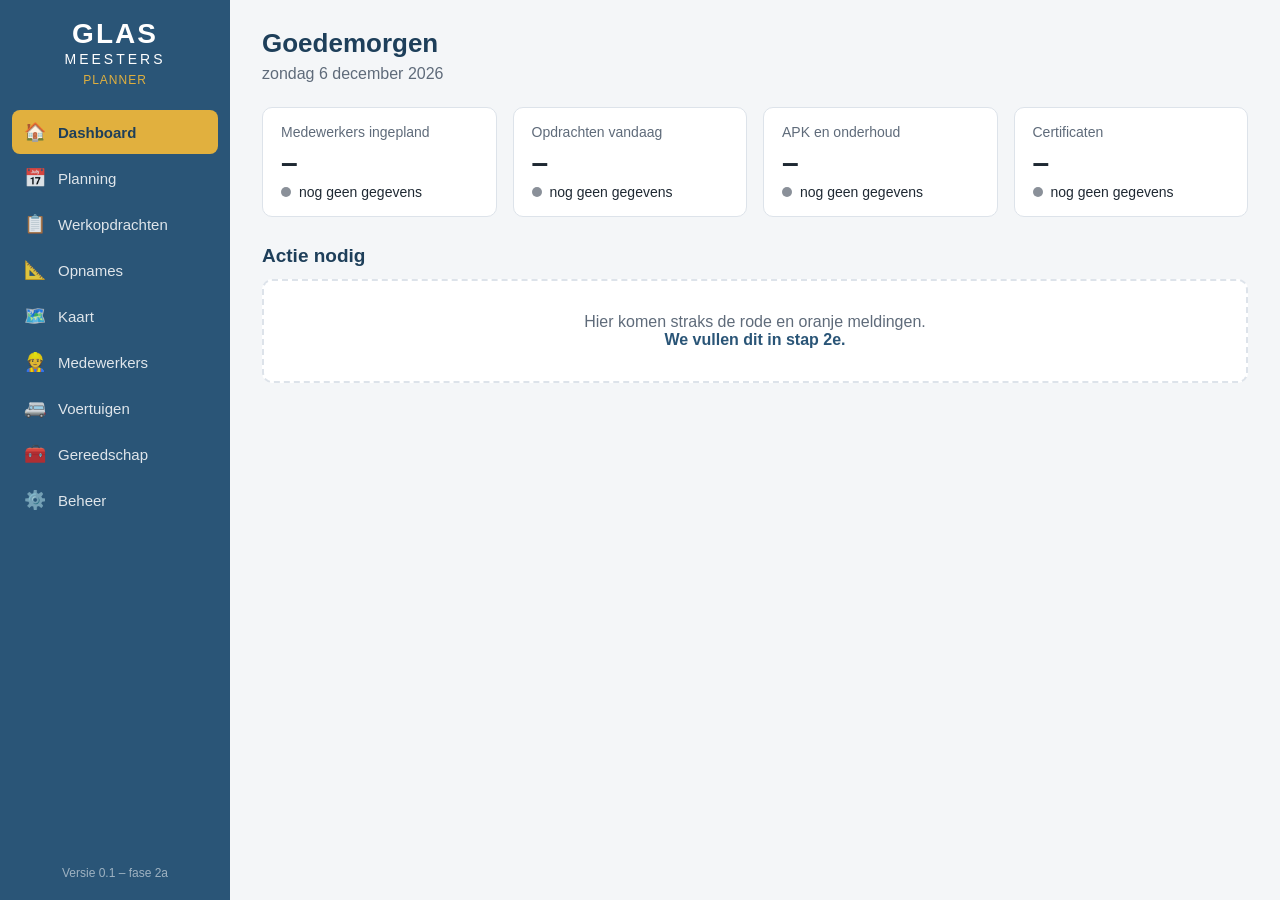
==== index.html @ 2b9c4c3e "Stap 2a: basisprogramma met menu, huisstijl en startscherm Lege tabbladen voor alle onderdelen, resp" ====
<!DOCTYPE html>
<html lang="nl">
<head>
  <meta charset="utf-8">
  <meta name="viewport" content="width=device-width, initial-scale=1">
  <title>Dashboard – Glasmeesters Planner</title>
  <meta name="theme-color" content="#2A5577">
  <link rel="manifest" href="manifest.webmanifest">
  <link rel="icon" href="img/icoon.svg" type="image/svg+xml">
  <link rel="apple-touch-icon" href="img/icoon-180.png">
  <meta name="apple-mobile-web-app-capable" content="yes">
  <meta name="apple-mobile-web-app-title" content="GM Planner">
  <link rel="stylesheet" href="css/stijl.css">
</head>
<body data-pagina="dashboard">

  <main class="inhoud">
    <h1>Goedemorgen</h1>
    <p class="ondertitel" id="vandaag">Vandaag</p>

    <div class="tegels">
      <div class="tegel">
        <div class="label">Medewerkers ingepland</div>
        <div class="getal">–</div>
        <div class="status"><span class="stip grijs"></span>nog geen gegevens</div>
      </div>
      <div class="tegel">
        <div class="label">Opdrachten vandaag</div>
        <div class="getal">–</div>
        <div class="status"><span class="stip grijs"></span>nog geen gegevens</div>
      </div>
      <div class="tegel">
        <div class="label">APK en onderhoud</div>
        <div class="getal">–</div>
        <div class="status"><span class="stip grijs"></span>nog geen gegevens</div>
      </div>
      <div class="tegel">
        <div class="label">Certificaten</div>
        <div class="getal">–</div>
        <div class="status"><span class="stip grijs"></span>nog geen gegevens</div>
      </div>
    </div>

    <h2>Actie nodig</h2>
    <div class="binnenkort">
      Hier komen straks de rode en oranje meldingen.<br>
      <strong>We vullen dit in stap 2e.</strong>
    </div>
  </main>

  <script src="js/layout.js"></script>
  <script>
    // Toon de datum van vandaag in het Nederlands, bijvoorbeeld "zaterdag 14 november 2026"
    const nu = new Date();
    document.getElementById("vandaag").textContent =
      nu.toLocaleDateString("nl-NL", { weekday: "long", day: "numeric", month: "long", year: "numeric" });

    // Begroeting afhankelijk van het tijdstip
    const uur = nu.getHours();
    const groet = uur < 12 ? "Goedemorgen" : uur < 18 ? "Goedemiddag" : "Goedenavond";
    document.querySelector("h1").textContent = groet;
  </script>
</body>
</html>
---- css/stijl.css ----
/* =========================================================
   Glasmeesters Planner – huisstijl en opmaak
   Alle kleuren staan hieronder op één plek. Wil je een kleur
   aanpassen? Verander dan alleen de waarde achter de naam.
   ========================================================= */

:root {
  --blauw: #2A5577;          /* huisstijl: donkerblauw */
  --blauw-donker: #1E3F5A;
  --goud: #E1B03E;           /* huisstijl: goudgeel */
  --goud-donker: #C99A2E;

  --groen: #2E8B57;          /* in orde */
  --oranje: #E08A1E;         /* aandacht nodig */
  --rood: #C0392B;           /* actie vereist */
  --grijs: #8A9099;          /* niet actief */

  --tekst: #1F2933;
  --tekst-zacht: #5F6B7A;
  --lijn: #DDE3EA;
  --achtergrond: #F4F6F8;
  --wit: #FFFFFF;

  --rand: 10px;
  --menu-breedte: 230px;
  --lettertype: -apple-system, BlinkMacSystemFont, "Segoe UI", Roboto, Arial, sans-serif;
}

* { box-sizing: border-box; }

html, body {
  margin: 0;
  padding: 0;
  font-family: var(--lettertype);
  font-size: 16px;
  color: var(--tekst);
  background: var(--achtergrond);
}

a { color: var(--blauw); }

/* ---------- Menu (links op computer en tablet) ---------- */

.menu {
  position: fixed;
  top: 0;
  left: 0;
  bottom: 0;
  width: var(--menu-breedte);
  background: var(--blauw);
  color: var(--wit);
  display: flex;
  flex-direction: column;
  padding: 20px 12px;
  overflow-y: auto;
}

.logo {
  display: block;
  text-decoration: none;
  color: var(--wit);
  text-align: center;
  margin: 0 0 24px;
  line-height: 1;
}
.logo .logo-glas { display: block; font-size: 28px; font-weight: 700; letter-spacing: 2px; }
.logo .logo-meesters { display: block; font-size: 14px; letter-spacing: 3px; margin-top: 4px; }
.logo .logo-planner { display: block; font-size: 12px; color: var(--goud); margin-top: 8px; letter-spacing: 1px; }

.menu nav a {
  display: flex;
  align-items: center;
  gap: 12px;
  padding: 11px 12px;
  margin-bottom: 2px;
  border-radius: 8px;
  color: rgba(255, 255, 255, 0.85);
  text-decoration: none;
  font-size: 15px;
}
.menu nav a:hover { background: rgba(255, 255, 255, 0.08); color: var(--wit); }
.menu nav a.actief { background: var(--goud); color: var(--blauw-donker); font-weight: 600; }
.menu nav .icoon { width: 22px; text-align: center; font-size: 18px; }

.menu .versie {
  margin-top: auto;
  font-size: 12px;
  color: rgba(255, 255, 255, 0.55);
  text-align: center;
  padding-top: 16px;
}

/* ---------- Hoofdgedeelte ---------- */

.inhoud {
  margin-left: var(--menu-breedte);
  padding: 28px 32px 48px;
  max-width: 1300px;
}

h1 { font-size: 26px; margin: 0 0 6px; color: var(--blauw-donker); }
h2 { font-size: 19px; margin: 28px 0 12px; color: var(--blauw-donker); }
.ondertitel { color: var(--tekst-zacht); margin: 0 0 24px; }

/* ---------- Tegels op het dashboard ---------- */

.tegels {
  display: grid;
  grid-template-columns: repeat(auto-fill, minmax(200px, 1fr));
  gap: 16px;
}

.tegel {
  background: var(--wit);
  border: 1px solid var(--lijn);
  border-radius: var(--rand);
  padding: 16px 18px;
}
.tegel .label { font-size: 14px; color: var(--tekst-zacht); }
.tegel .getal { font-size: 30px; font-weight: 700; margin: 6px 0 4px; }
.tegel .status { font-size: 14px; display: flex; align-items: center; gap: 8px; }

.stip { width: 10px; height: 10px; border-radius: 50%; display: inline-block; flex-shrink: 0; }
.stip.groen { background: var(--groen); }
.stip.oranje { background: var(--oranje); }
.stip.rood { background: var(--rood); }
.stip.grijs { background: var(--grijs); }

/* ---------- Kaarten en meldingen ---------- */

.kaart {
  background: var(--wit);
  border: 1px solid var(--lijn);
  border-radius: var(--rand);
  padding: 20px;
}

.binnenkort {
  background: var(--wit);
  border: 2px dashed var(--lijn);
  border-radius: var(--rand);
  padding: 32px;
  text-align: center;
  color: var(--tekst-zacht);
}
.binnenkort strong { color: var(--blauw); }

/* ---------- Knoppen ---------- */

.knop {
  display: inline-block;
  background: var(--goud);
  color: var(--blauw-donker);
  border: none;
  border-radius: 8px;
  padding: 11px 18px;
  font-size: 15px;
  font-weight: 600;
  cursor: pointer;
  text-decoration: none;
}
.knop:hover { background: var(--goud-donker); }
.knop.tweede { background: var(--wit); color: var(--blauw); border: 1px solid var(--blauw); }

/* ---------- Telefoon: menu onderaan ---------- */

@media (max-width: 760px) {
  .menu {
    top: auto;
    width: 100%;
    height: 64px;
    flex-direction: row;
    padding: 0;
    overflow: hidden;
    z-index: 10;
  }
  .logo, .menu .versie { display: none; }
  .menu nav { display: flex; width: 100%; overflow-x: auto; }
  .menu nav a {
    flex-direction: column;
    gap: 2px;
    font-size: 11px;
    padding: 8px 10px;
    margin: 0;
    border-radius: 0;
    min-width: 72px;
    justify-content: center;
  }
  .inhoud { margin-left: 0; padding: 20px 16px 96px; }
  h1 { font-size: 22px; }
  .tegels { grid-template-columns: 1fr 1fr; gap: 10px; }
  .tegel .getal { font-size: 24px; }
}
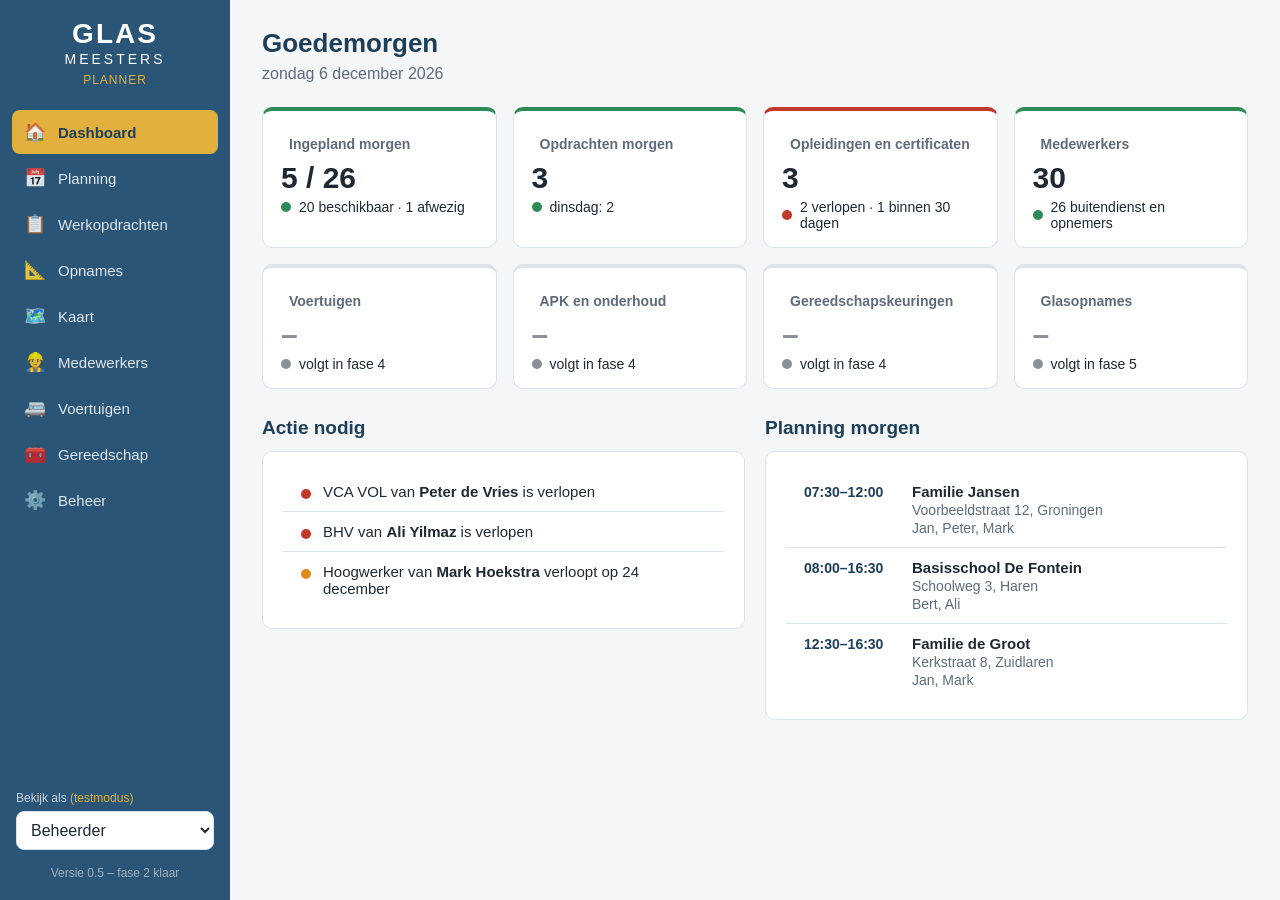
==== commit b428351c: "Stap 2e: dashboard met echte tellers (fase 2 klaar) - Tegels: ingepland/beschikbaar, opdrachten, cer" ====
--- a/index.html
+++ b/index.html
@@ -15,50 +15,27 @@
 <body data-pagina="dashboard">
 
   <main class="inhoud">
-    <h1>Goedemorgen</h1>
+    <h1 id="groet">Goedemorgen</h1>
     <p class="ondertitel" id="vandaag">Vandaag</p>
 
-    <div class="tegels">
-      <div class="tegel">
-        <div class="label">Medewerkers ingepland</div>
-        <div class="getal">–</div>
-        <div class="status"><span class="stip grijs"></span>nog geen gegevens</div>
-      </div>
-      <div class="tegel">
-        <div class="label">Opdrachten vandaag</div>
-        <div class="getal">–</div>
-        <div class="status"><span class="stip grijs"></span>nog geen gegevens</div>
-      </div>
-      <div class="tegel">
-        <div class="label">APK en onderhoud</div>
-        <div class="getal">–</div>
-        <div class="status"><span class="stip grijs"></span>nog geen gegevens</div>
-      </div>
-      <div class="tegel">
-        <div class="label">Certificaten</div>
-        <div class="getal">–</div>
-        <div class="status"><span class="stip grijs"></span>nog geen gegevens</div>
-      </div>
-    </div>
+    <div class="tegels" id="tegels"></div>
 
-    <h2>Actie nodig</h2>
-    <div class="binnenkort">
-      Hier komen straks de rode en oranje meldingen.<br>
-      <strong>We vullen dit in stap 2e.</strong>
+    <div class="dashboard-kolommen">
+      <section>
+        <h2>Actie nodig</h2>
+        <div class="kaart lijst-kaart" id="acties"><p class="zacht">Bezig met laden…</p></div>
+      </section>
+      <section>
+        <h2 id="planning-titel">Planning</h2>
+        <div class="kaart lijst-kaart" id="dagplanning"><p class="zacht">Bezig met laden…</p></div>
+      </section>
     </div>
   </main>
 
   <script src="js/layout.js"></script>
-  <script>
-    // Toon de datum van vandaag in het Nederlands, bijvoorbeeld "zaterdag 14 november 2026"
-    const nu = new Date();
-    document.getElementById("vandaag").textContent =
-      nu.toLocaleDateString("nl-NL", { weekday: "long", day: "numeric", month: "long", year: "numeric" });
-
-    // Begroeting afhankelijk van het tijdstip
-    const uur = nu.getHours();
-    const groet = uur < 12 ? "Goedemorgen" : uur < 18 ? "Goedemiddag" : "Goedenavond";
-    document.querySelector("h1").textContent = groet;
-  </script>
+  <script src="js/opslag.js"></script>
+  <script src="js/keuzelijsten.js"></script>
+  <script src="js/voorbeeld.js"></script>
+  <script src="js/dashboard.js"></script>
 </body>
 </html>
--- a/css/stijl.css
+++ b/css/stijl.css
@@ -27,6 +27,9 @@
 }
 
 * { box-sizing: border-box; }
+
+/* Iets met "hidden" is altijd onzichtbaar, ook als het een knop of melding is */
+[hidden] { display: none !important; }
 
 html, body {
   margin: 0;
@@ -82,8 +85,14 @@
 .menu nav a.actief { background: var(--goud); color: var(--blauw-donker); font-weight: 600; }
 .menu nav .icoon { width: 22px; text-align: center; font-size: 18px; }
 
+.rolkeuze { margin-top: auto; padding: 16px 4px 0; }
+.rolkeuze label { display: block; font-size: 12px; color: rgba(255, 255, 255, 0.75); margin-bottom: 6px; }
+.rolkeuze label span { color: var(--goud); }
+.rolkeuze select { width: 100%; }
+
+.rolbalk { display: none; }
+
 .menu .versie {
-  margin-top: auto;
   font-size: 12px;
   color: rgba(255, 255, 255, 0.55);
   text-align: center;
@@ -119,6 +128,29 @@
 .tegel .label { font-size: 14px; color: var(--tekst-zacht); }
 .tegel .getal { font-size: 30px; font-weight: 700; margin: 6px 0 4px; }
 .tegel .status { font-size: 14px; display: flex; align-items: center; gap: 8px; }
+
+a.tegel { display: block; text-decoration: none; color: inherit; }
+.tegel.klikbaar:hover { border-color: var(--blauw); }
+.tegel.rand-groen { border-top: 4px solid var(--groen); }
+.tegel.rand-oranje { border-top: 4px solid var(--oranje); }
+.tegel.rand-rood { border-top: 4px solid var(--rood); }
+.tegel.rand-grijs { border-top: 4px solid var(--lijn); }
+.tegel.rand-grijs .getal { color: var(--grijs); }
+
+.dashboard-kolommen { display: grid; grid-template-columns: 1fr 1fr; gap: 20px; }
+.lijst-kaart { padding: 6px 0; }
+.actieregel, .dagregel {
+  display: flex; gap: 12px; align-items: flex-start;
+  padding: 11px 18px; border-bottom: 1px solid var(--lijn);
+  color: inherit; text-decoration: none; font-size: 15px;
+}
+.actieregel:last-child, .dagregel:last-child { border-bottom: none; }
+.actieregel:hover, .dagregel:hover { background: var(--achtergrond); }
+.actieregel .stip { margin-top: 6px; }
+.dagregel .tijd { font-weight: 700; color: var(--blauw-donker); min-width: 96px; font-size: 14px; padding-top: 1px; }
+.dagregel .wat { display: flex; flex-direction: column; gap: 2px; }
+.leeg-tekst { display: flex; gap: 10px; align-items: center; padding: 12px 18px; margin: 0; color: var(--tekst-zacht); }
+.rood-tekst { color: var(--rood); font-weight: 600; }
 
 .stip { width: 10px; height: 10px; border-radius: 50%; display: inline-block; flex-shrink: 0; }
 .stip.groen { background: var(--groen); }
@@ -162,6 +194,145 @@
 .knop:hover { background: var(--goud-donker); }
 .knop.tweede { background: var(--wit); color: var(--blauw); border: 1px solid var(--blauw); }
 
+/* ---------- Formulieren ---------- */
+
+select, input, textarea {
+  font: inherit;
+  font-size: 16px; /* voorkomt inzoomen op iPhone/iPad */
+  padding: 9px 10px;
+  border: 1px solid var(--lijn);
+  border-radius: 8px;
+  background: var(--wit);
+  color: var(--tekst);
+}
+input:focus, select:focus, textarea:focus { outline: 2px solid var(--goud); border-color: var(--goud); }
+
+.veld { margin-bottom: 14px; }
+.veld label { display: block; font-size: 14px; font-weight: 600; margin-bottom: 6px; }
+.rij { display: flex; flex-wrap: wrap; gap: 12px; align-items: center; }
+.knoppen { display: flex; flex-wrap: wrap; gap: 10px; margin-top: 16px; }
+
+.knop.gevaar { background: var(--wit); color: var(--rood); border: 1px solid var(--rood); }
+.knop.gevaar:hover { background: #FBEDEB; }
+
+.melding {
+  border-radius: 8px;
+  padding: 12px 14px;
+  margin: 14px 0 0;
+  font-size: 15px;
+  display: none;
+}
+.melding.zichtbaar { display: block; }
+.melding.goed { background: #E7F4EC; color: #1D5E3A; }
+.melding.fout { background: #FBEDEB; color: #8E2A20; }
+.melding.info { background: #EAF1F7; color: var(--blauw-donker); }
+
+.kaarten { display: grid; grid-template-columns: repeat(auto-fit, minmax(320px, 1fr)); gap: 16px; }
+.kaart h2 { margin-top: 0; }
+.uitleg { color: var(--tekst-zacht); font-size: 15px; margin: 0 0 14px; }
+
+.tabel { width: 100%; border-collapse: collapse; font-size: 15px; }
+.tabel td, .tabel th { text-align: left; padding: 8px 6px; border-bottom: 1px solid var(--lijn); }
+.tabel th { color: var(--tekst-zacht); font-weight: 600; }
+
+/* ---------- Paginakop en filters ---------- */
+
+.paginakop { display: flex; justify-content: space-between; align-items: flex-start; gap: 16px; flex-wrap: wrap; }
+.filterbalk { display: flex; flex-wrap: wrap; gap: 10px; align-items: center; margin: 16px 0 18px; }
+.filterbalk input[type=search] { flex: 1 1 260px; }
+.vinkje { display: inline-flex; align-items: center; gap: 8px; font-size: 15px; cursor: pointer; }
+.vinkje input { width: 20px; height: 20px; padding: 0; }
+.veld label.vinkje { display: inline-flex; font-weight: 600; margin-top: 30px; }
+.zacht { color: var(--tekst-zacht); font-size: 14px; }
+.knop.klein { padding: 7px 12px; font-size: 14px; }
+
+/* ---------- Medewerkers ---------- */
+
+.personen { display: grid; grid-template-columns: repeat(auto-fill, minmax(280px, 1fr)); gap: 12px; }
+
+.persoon {
+  display: flex;
+  gap: 14px;
+  align-items: flex-start;
+  text-align: left;
+  background: var(--wit);
+  border: 1px solid var(--lijn);
+  border-radius: var(--rand);
+  padding: 14px;
+  font: inherit;
+  color: inherit;
+  cursor: pointer;
+}
+.persoon:hover { border-color: var(--blauw); }
+.persoon.inactief { opacity: 0.55; }
+.persoon-tekst { display: flex; flex-direction: column; gap: 2px; min-width: 0; }
+.persoon-tekst strong { font-size: 16px; }
+
+.avatar {
+  width: 48px;
+  height: 48px;
+  border-radius: 50%;
+  flex-shrink: 0;
+  display: flex;
+  align-items: center;
+  justify-content: center;
+  font-weight: 700;
+  color: var(--wit);
+  background: var(--blauw) center / cover no-repeat;
+}
+.avatar.groot { width: 88px; height: 88px; font-size: 28px; }
+.avatar.g-kantoor { background-color: var(--blauw); }
+.avatar.g-opname { background-color: #5B7F9E; }
+.avatar.g-buitendienst { background-color: var(--goud-donker); }
+
+.label {
+  display: inline-block;
+  font-size: 12px;
+  font-weight: 600;
+  padding: 3px 8px;
+  border-radius: 6px;
+  margin-top: 6px;
+  align-self: flex-start;
+}
+.label.rood { background: #FBEDEB; color: var(--rood); }
+.label.oranje { background: #FDF1E2; color: #9A5A0C; }
+.label.groen { background: #E7F4EC; color: var(--groen); }
+
+.alleen-lezen .alleen-beheerder { display: none !important; }
+.verberg-telefoon .recht-telefoon { display: none; }
+.verberg-bevoegdheden .recht-bevoegdheden { display: none; }
+
+/* ---------- Venster (detailkaart) ---------- */
+
+.venster {
+  border: none;
+  border-radius: 14px;
+  padding: 0;
+  width: min(720px, 94vw);
+  max-height: 90vh;
+  box-shadow: 0 20px 60px rgba(0, 0, 0, 0.25);
+}
+.venster::backdrop { background: rgba(20, 35, 50, 0.45); }
+.venster form { display: flex; flex-direction: column; max-height: 90vh; }
+.venster-kop { display: flex; justify-content: space-between; align-items: center; padding: 18px 22px; border-bottom: 1px solid var(--lijn); }
+.venster-kop h2 { margin: 0; }
+.venster-inhoud { padding: 20px 22px; overflow-y: auto; }
+.venster-voet { display: flex; gap: 10px; padding: 14px 22px; border-top: 1px solid var(--lijn); flex-wrap: wrap; }
+.venster-voet .ruimte { flex: 1; }
+.sluit { background: none; border: none; font-size: 22px; cursor: pointer; color: var(--tekst-zacht); padding: 4px 8px; }
+
+.foto-blok { display: flex; align-items: center; gap: 16px; margin-bottom: 18px; flex-wrap: wrap; }
+.foto-blok > div:last-child { display: flex; gap: 8px; flex-wrap: wrap; }
+.velden-2 { display: grid; grid-template-columns: 1fr 1fr; gap: 0 16px; }
+.velden-2 input, .velden-2 select, .venster textarea { width: 100%; }
+.venster h3 { font-size: 16px; margin: 18px 0 4px; color: var(--blauw-donker); }
+input:disabled, select:disabled, textarea:disabled { background: var(--achtergrond); color: var(--tekst); opacity: 1; }
+
+.bevoegdheden { list-style: none; padding: 0; margin: 0; display: grid; grid-template-columns: 1fr 1fr; gap: 6px 16px; }
+.bevoegdheden li { display: flex; align-items: center; gap: 8px; font-size: 15px; flex-wrap: wrap; }
+.bevoegdheden li .zacht { font-size: 13px; width: 100%; padding-left: 18px; margin-top: -2px; }
+.bevoegdheden li.b-verlopen > span:nth-child(2) { color: var(--rood); font-weight: 600; }
+
 /* ---------- Telefoon: menu onderaan ---------- */
 
 @media (max-width: 760px) {
@@ -174,7 +345,24 @@
     overflow: hidden;
     z-index: 10;
   }
-  .logo, .menu .versie { display: none; }
+  .logo, .menu .versie, .rolkeuze { display: none; }
+  .rolbalk {
+    display: flex;
+    align-items: center;
+    gap: 8px;
+    font-size: 13px;
+    color: var(--tekst-zacht);
+    margin-bottom: 14px;
+  }
+  .rolbalk select { padding: 4px 8px; }
+  .kaarten { grid-template-columns: 1fr; }
+  .personen { grid-template-columns: 1fr; }
+  .dashboard-kolommen { grid-template-columns: 1fr; gap: 0; }
+  .dagregel .tijd { min-width: 80px; }
+  .velden-2, .bevoegdheden { grid-template-columns: 1fr; }
+  .venster { width: 100vw; max-width: 100vw; max-height: 100vh; height: 100%; border-radius: 0; margin: 0; }
+  .venster form { max-height: 100vh; height: 100%; }
+  .venster-inhoud { flex: 1; }
   .menu nav { display: flex; width: 100%; overflow-x: auto; }
   .menu nav a {
     flex-direction: column;
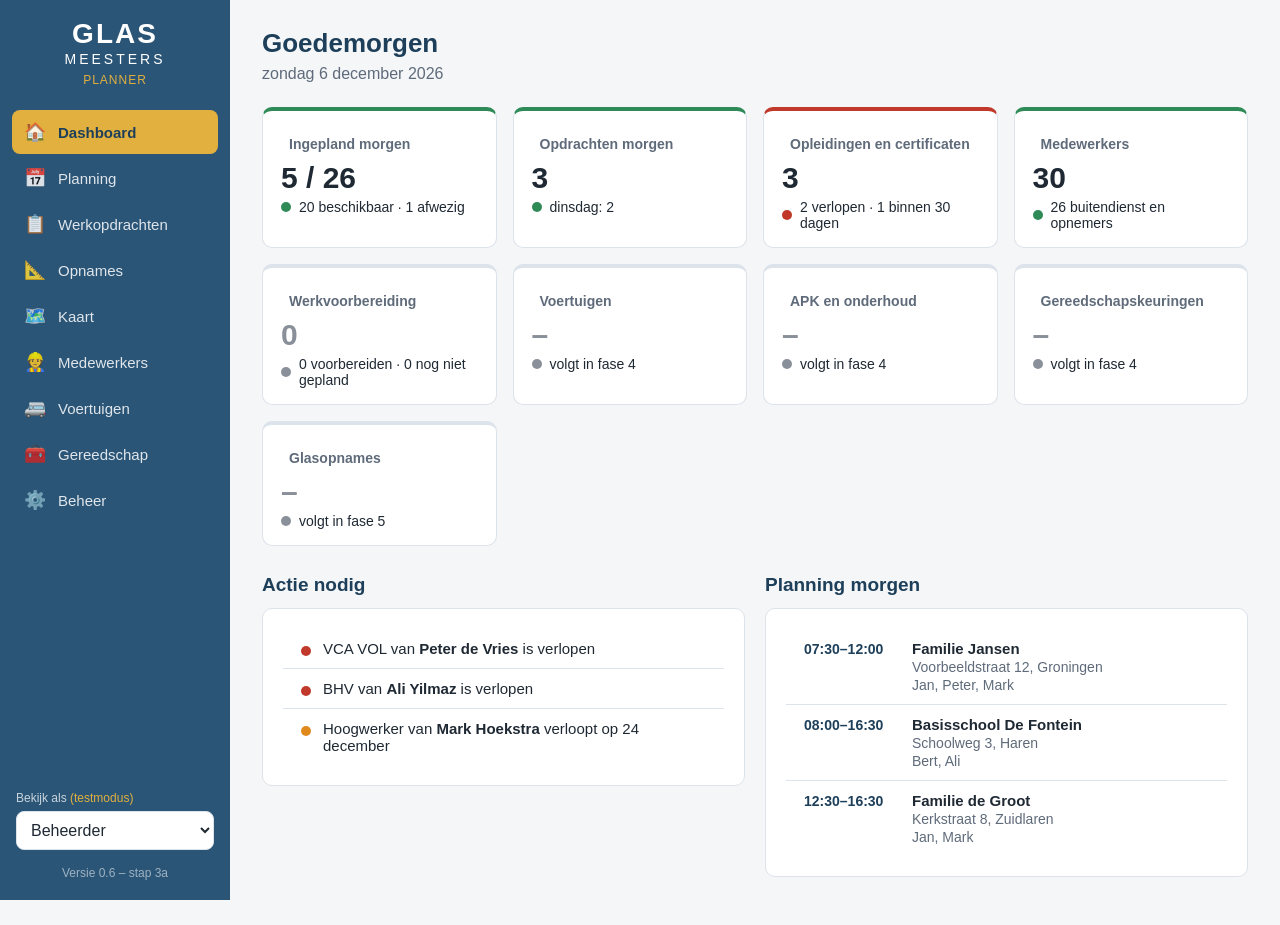
==== commit d0d3b3ce: "Stap 3a: werkopdrachten - Gedeeld werkopdrachtvenster (js/werkopdracht.js) voor Planning en   Werkop" ====
--- a/index.html
+++ b/index.html
@@ -36,6 +36,7 @@
   <script src="js/opslag.js"></script>
   <script src="js/keuzelijsten.js"></script>
   <script src="js/voorbeeld.js"></script>
+  <script src="js/werkopdracht.js"></script>
   <script src="js/dashboard.js"></script>
 </body>
 </html>
--- a/css/stijl.css
+++ b/css/stijl.css
@@ -332,6 +332,87 @@
 .bevoegdheden li { display: flex; align-items: center; gap: 8px; font-size: 15px; flex-wrap: wrap; }
 .bevoegdheden li .zacht { font-size: 13px; width: 100%; padding-left: 18px; margin-top: -2px; }
 .bevoegdheden li.b-verlopen > span:nth-child(2) { color: var(--rood); font-weight: 600; }
+
+/* ---------- Werkopdrachtenlijst ---------- */
+
+.opdrachten { display: flex; flex-direction: column; gap: 8px; }
+.opdracht {
+  display: grid; grid-template-columns: 130px 1fr auto; gap: 16px; align-items: start;
+  background: var(--wit); border: 1px solid var(--lijn); border-radius: var(--rand);
+  padding: 14px 16px; text-align: left; font: inherit; color: inherit; cursor: pointer;
+}
+.opdracht:hover { border-color: var(--blauw); }
+.opdracht-links, .opdracht-midden, .opdracht-rechts { display: flex; flex-direction: column; gap: 4px; min-width: 0; }
+.opdracht-rechts { text-align: right; align-items: flex-end; font-size: 15px; }
+.opdracht .nummer { font-weight: 700; color: var(--blauw-donker); font-size: 14px; }
+.opdracht .label { margin-top: 0; }
+.tags { display: flex; flex-wrap: wrap; gap: 4px; margin-top: 2px; }
+.tag { font-size: 12px; background: var(--achtergrond); border: 1px solid var(--lijn); border-radius: 6px; padding: 2px 7px; }
+.label.st-grijs { background: #ECEEF1; color: var(--tekst-zacht); }
+.label.st-blauw { background: #E6EEF5; color: var(--blauw); }
+.label.st-goud { background: #FBF0D4; color: #7A5A12; }
+.label.st-oranje { background: #FDF1E2; color: #9A5A0C; }
+.label.st-groen { background: #E7F4EC; color: var(--groen); }
+.label.st-rood { background: #FBEDEB; color: var(--rood); }
+.oranje-tekst { color: #9A5A0C; font-weight: 600; }
+
+/* ---------- Gedeelde onderdelen: werkopdrachtvenster en meldingen ---------- */
+
+.breed-venster { width: min(860px, 96vw); }
+.vol { width: 100%; }
+.venster h3.sectie { font-size: 15px; text-transform: uppercase; letter-spacing: 0.5px; color: var(--tekst-zacht); margin: 22px 0 10px; padding-top: 14px; border-top: 1px solid var(--lijn); }
+.venster h3.sectie:first-child { border-top: none; padding-top: 0; margin-top: 0; }
+.werkvakjes { display: grid; grid-template-columns: repeat(auto-fill, minmax(230px, 1fr)); gap: 6px 14px; margin-bottom: 14px; }
+.werkvakje { display: flex; align-items: center; gap: 8px; font-size: 15px; cursor: pointer; }
+.werkvakje input { width: 20px; height: 20px; flex-shrink: 0; }
+
+/* ---------- Vensters ---------- */
+
+.klein-venster { width: min(460px, 94vw); }
+.keuze-knoppen { display: flex; flex-direction: column; gap: 10px; }
+.keuze-knoppen .knop { width: 100%; padding: 14px; }
+
+.dagdelen { display: flex; gap: 6px; flex-wrap: wrap; }
+.dagdelen button {
+  font: inherit; font-size: 14px; padding: 9px 12px; border-radius: 8px; cursor: pointer;
+  border: 1px solid var(--blauw); background: var(--wit); color: var(--blauw);
+}
+.dagdelen button.actief { background: var(--blauw); color: var(--wit); }
+
+.keuzelijst { max-height: 260px; overflow-y: auto; border: 1px solid var(--lijn); border-radius: 8px; }
+.keuze-item {
+  display: grid; grid-template-columns: 26px 1fr auto; gap: 8px; align-items: center;
+  padding: 8px 10px; border-bottom: 1px solid var(--lijn); cursor: pointer; font-size: 15px;
+}
+.keuze-item:last-child { border-bottom: none; }
+.keuze-item.aan { background: #FBF6E6; }
+.keuze-item input { width: 20px; height: 20px; }
+.veld label.keuze-item { display: grid; font-weight: 400; margin: 0; }
+.keuze-naam { min-width: 0; }
+.status-tekst { font-size: 13px; text-align: right; }
+.status-tekst.groen { color: var(--groen); }
+.status-tekst.rood { color: var(--rood); font-weight: 600; }
+.status-tekst.grijs { color: var(--grijs); }
+
+/* ---------- Melding onderin ---------- */
+
+.toast {
+  position: fixed; left: 50%; bottom: 24px; transform: translate(-50%, 140%);
+  background: var(--blauw-donker); color: var(--wit);
+  padding: 12px 16px; border-radius: 10px; max-width: min(640px, 92vw);
+  display: flex; gap: 14px; align-items: center; font-size: 15px;
+  box-shadow: 0 10px 30px rgba(0, 0, 0, 0.25);
+  transition: transform 0.25s ease, visibility 0.25s; z-index: 50;
+  visibility: hidden;
+}
+.toast.zichtbaar { transform: translate(-50%, 0); visibility: visible; }
+.toast.goed { background: #1D5E3A; }
+.toast.fout { background: #8E2A20; }
+.toast.waarschuwing { background: #9A5A0C; }
+.toast button {
+  background: none; border: 1px solid rgba(255, 255, 255, 0.6); color: var(--wit);
+  border-radius: 6px; padding: 6px 10px; font: inherit; font-size: 14px; cursor: pointer; white-space: nowrap;
+}
 
 /* ---------- Telefoon: menu onderaan ---------- */
 
@@ -358,6 +439,12 @@
   .kaarten { grid-template-columns: 1fr; }
   .personen { grid-template-columns: 1fr; }
   .dashboard-kolommen { grid-template-columns: 1fr; gap: 0; }
+  .toast { bottom: 80px; }
+  .opdracht { grid-template-columns: 1fr; gap: 6px; }
+  .opdracht-links { flex-direction: row; gap: 10px; align-items: center; }
+  .opdracht-rechts { text-align: left; align-items: flex-start; }
+  .keuze-item { grid-template-columns: 26px 1fr; }
+  .status-tekst { grid-column: 2; text-align: left; }
   .dagregel .tijd { min-width: 80px; }
   .velden-2, .bevoegdheden { grid-template-columns: 1fr; }
   .venster { width: 100vw; max-width: 100vw; max-height: 100vh; height: 100%; border-radius: 0; margin: 0; }
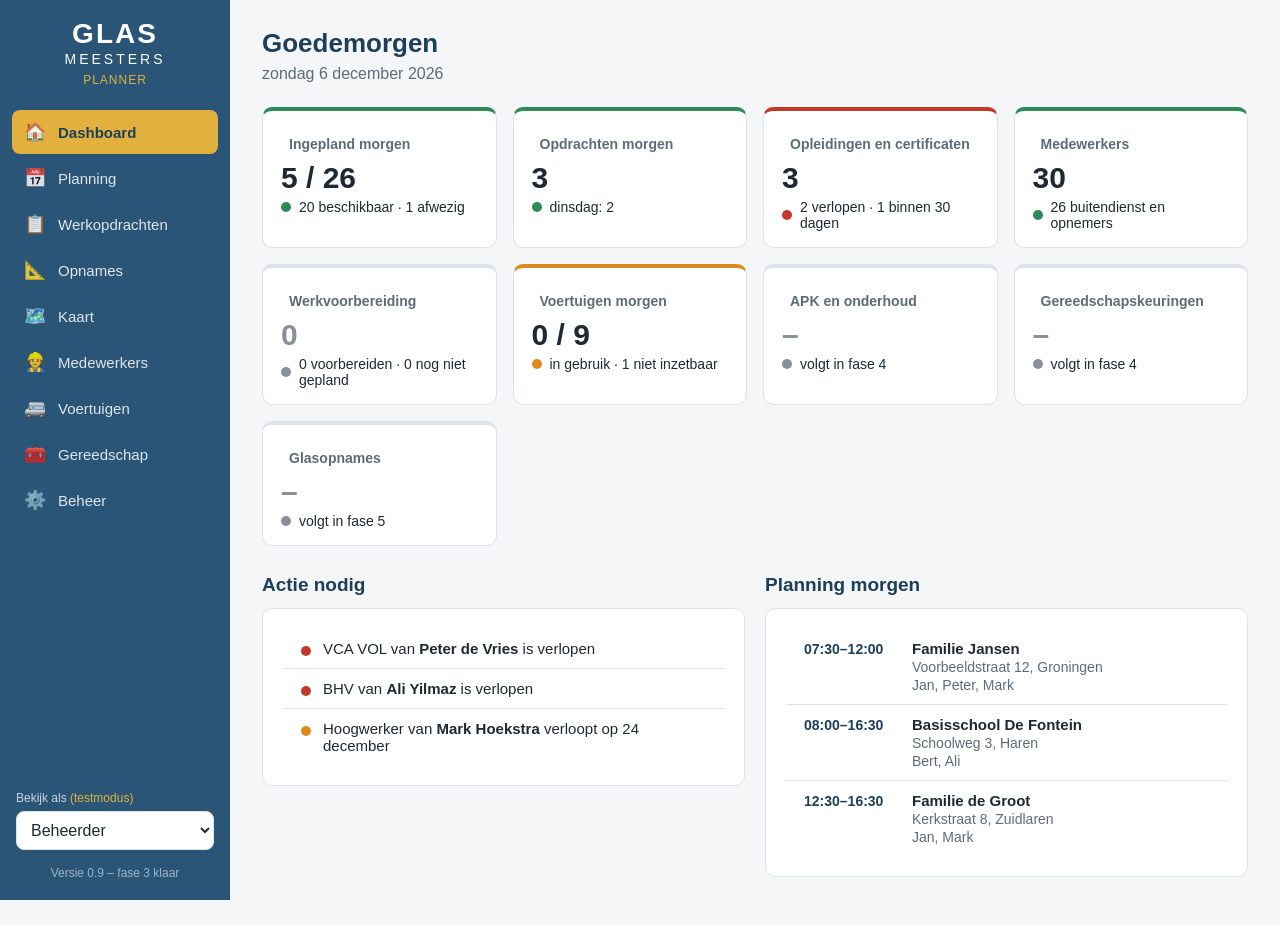
==== commit 6def467a: "Stap 3d: WhatsApp-berichten (fase 3 klaar) - Bericht automatisch samengesteld uit de werkopdracht vo" ====
--- a/index.html
+++ b/index.html
@@ -36,6 +36,7 @@
   <script src="js/opslag.js"></script>
   <script src="js/keuzelijsten.js"></script>
   <script src="js/voorbeeld.js"></script>
+  <script src="js/whatsapp.js"></script>
   <script src="js/werkopdracht.js"></script>
   <script src="js/dashboard.js"></script>
 </body>
--- a/css/stijl.css
+++ b/css/stijl.css
@@ -226,6 +226,7 @@
 .melding.goed { background: #E7F4EC; color: #1D5E3A; }
 .melding.fout { background: #FBEDEB; color: #8E2A20; }
 .melding.info { background: #EAF1F7; color: var(--blauw-donker); }
+.melding.waarschuwing { background: #FDF1E2; color: #7A4508; }
 
 .kaarten { display: grid; grid-template-columns: repeat(auto-fit, minmax(320px, 1fr)); gap: 16px; }
 .kaart h2 { margin-top: 0; }
@@ -358,6 +359,42 @@
 
 /* ---------- Gedeelde onderdelen: werkopdrachtvenster en meldingen ---------- */
 
+.bestand-knoppen { display: flex; flex-wrap: wrap; gap: 8px; align-items: center; margin-bottom: 10px; }
+.bestanden { display: grid; grid-template-columns: repeat(auto-fill, minmax(120px, 1fr)); gap: 10px; margin-bottom: 8px; }
+.bestand { position: relative; display: flex; flex-direction: column; gap: 3px; font-size: 13px; min-width: 0; }
+.bestand-open { padding: 0; border: 1px solid var(--lijn); border-radius: 8px; background: var(--achtergrond); aspect-ratio: 4 / 3; overflow: hidden; cursor: pointer; display: flex; align-items: center; justify-content: center; }
+.bestand-open img { width: 100%; height: 100%; object-fit: cover; display: block; }
+.doc-icoon { font-size: 30px; display: flex; flex-direction: column; align-items: center; }
+.doc-icoon b { font-size: 12px; color: var(--blauw); }
+.bestand-naam { white-space: nowrap; overflow: hidden; text-overflow: ellipsis; }
+.bestand-weg { position: absolute; top: 4px; right: 4px; width: 28px; height: 28px; border-radius: 50%; border: none; background: rgba(255,255,255,0.92); color: var(--rood); cursor: pointer; font-size: 14px; box-shadow: 0 1px 4px rgba(0,0,0,0.2); }
+.kijker { border: none; padding: 0; background: transparent; max-width: 96vw; max-height: 96vh; }
+.kijker::backdrop { background: rgba(0, 0, 0, 0.85); }
+.kijker img { max-width: 96vw; max-height: 88vh; display: block; border-radius: 6px; }
+.kijker-naam { color: #fff; text-align: center; padding: 8px; font-size: 14px; }
+.kijker-sluit { position: fixed; top: 12px; right: 16px; color: #fff; font-size: 28px; }
+
+.wa-status { display: flex; flex-direction: column; gap: 4px; margin-bottom: 10px; font-size: 15px; }
+.wa-regel { display: flex; gap: 10px; flex-wrap: wrap; }
+.wa-knop { background: #25A35A; color: #fff; }
+.wa-knop:hover { background: #1E8A4C; }
+.wa-kaart { border: 1px solid var(--lijn); border-radius: var(--rand); padding: 14px; margin-bottom: 14px; }
+.wa-kop { display: flex; justify-content: space-between; gap: 10px; margin-bottom: 8px; flex-wrap: wrap; }
+.wa-tekst { width: 100%; font-family: var(--lettertype); font-size: 15px; line-height: 1.4; background: #F0FAF3; }
+.wa-acties { display: flex; flex-wrap: wrap; gap: 10px; align-items: center; margin-top: 10px; }
+.wa-open { background: #25A35A; color: #fff; }
+.wa-open:hover { background: #1E8A4C; }
+.wa-open.uit { background: var(--lijn); color: var(--tekst-zacht); cursor: not-allowed; pointer-events: none; }
+.groen-tekst { color: var(--groen); font-weight: 600; }
+
+.materialen { display: flex; flex-direction: column; gap: 6px; margin-bottom: 8px; }
+.materiaal { display: grid; grid-template-columns: 90px 100px 1fr 40px; gap: 6px; }
+.materiaal input { width: 100%; min-width: 0; }
+.m-weg { border: 1px solid var(--lijn); background: var(--wit); border-radius: 8px; cursor: pointer; color: var(--rood); font-size: 16px; }
+.snelknoppen { display: flex; flex-wrap: wrap; gap: 6px; }
+.snel { font: inherit; font-size: 13px; padding: 6px 10px; border-radius: 16px; border: 1px dashed var(--blauw); background: var(--wit); color: var(--blauw); cursor: pointer; }
+.snel:hover { background: #EAF1F7; }
+
 .breed-venster { width: min(860px, 96vw); }
 .vol { width: 100%; }
 .venster h3.sectie { font-size: 15px; text-transform: uppercase; letter-spacing: 0.5px; color: var(--tekst-zacht); margin: 22px 0 10px; padding-top: 14px; border-top: 1px solid var(--lijn); }
@@ -393,6 +430,7 @@
 .status-tekst.groen { color: var(--groen); }
 .status-tekst.rood { color: var(--rood); font-weight: 600; }
 .status-tekst.grijs { color: var(--grijs); }
+.status-tekst.oranje { color: #9A5A0C; font-weight: 600; }
 
 /* ---------- Melding onderin ---------- */
 
@@ -441,6 +479,7 @@
   .dashboard-kolommen { grid-template-columns: 1fr; gap: 0; }
   .toast { bottom: 80px; }
   .opdracht { grid-template-columns: 1fr; gap: 6px; }
+  .materiaal { grid-template-columns: 70px 80px 1fr 36px; }
   .opdracht-links { flex-direction: row; gap: 10px; align-items: center; }
   .opdracht-rechts { text-align: left; align-items: flex-start; }
   .keuze-item { grid-template-columns: 26px 1fr; }
